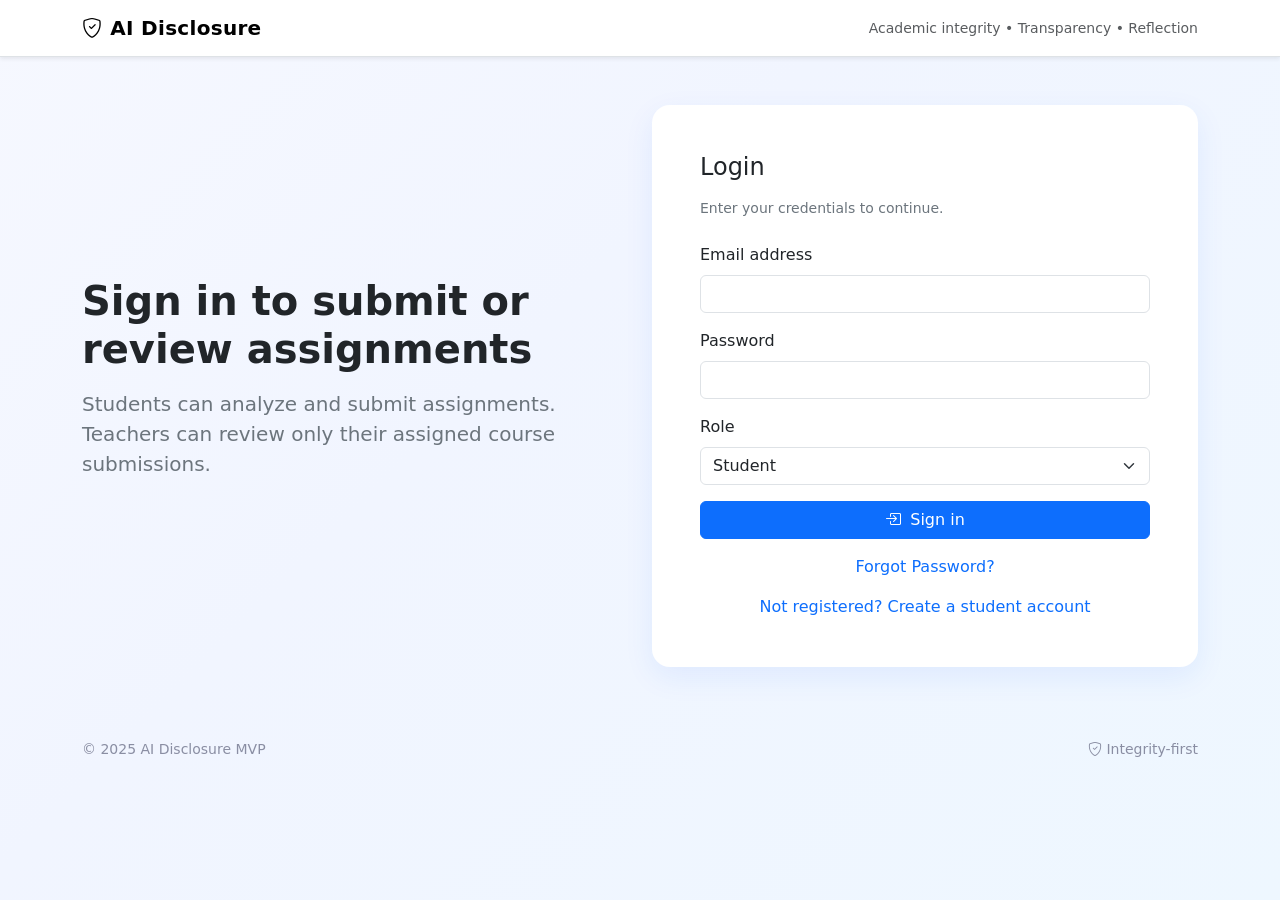
==== backend/frontend-main/index.html @ 957954ac "edit all" ====
<!DOCTYPE html>
<html lang="en" data-bs-theme="light">
<head>
  <meta charset="UTF-8" />
  <meta name="viewport" content="width=device-width, initial-scale=1" />
  <title>AI Disclosure • Login</title>

  <link href="https://cdn.jsdelivr.net/npm/bootstrap@5.3.3/dist/css/bootstrap.min.css" rel="stylesheet" />
  <link href="https://cdn.jsdelivr.net/npm/bootstrap-icons@1.11.3/font/bootstrap-icons.css" rel="stylesheet" />

  <style>
    body {
      background: linear-gradient(135deg,#f6f8ff 0%,#f1f5ff 40%,#eef7ff 100%);
      min-height: 100vh;
    }
    .brand { letter-spacing:.3px; }
    .card-hero {
      border: 0;
      box-shadow: 0 10px 30px rgba(28, 87, 255, .08);
      border-radius: 18px;
    }
    footer { color:#8a8ea3; }
  </style>
</head>
<body>
  <nav class="navbar navbar-expand-lg bg-white border-bottom sticky-top shadow-sm">
    <div class="container">
      <a class="navbar-brand fw-semibold brand" href="#">
        <i class="bi bi-shield-check me-2"></i>AI Disclosure
      </a>
      <div class="ms-auto d-none d-lg-block small text-muted">
        Academic integrity • Transparency • Reflection
      </div>
    </div>
  </nav>

  <header class="container py-5">
    <div class="row align-items-center g-4">
      <div class="col-lg-6">
        <h1 class="display-6 fw-semibold mb-3">Sign in to submit or review assignments</h1>
        <p class="lead text-secondary">
          Students can analyze and submit assignments. Teachers can review only their assigned course submissions.
        </p>
      </div>

      <div class="col-lg-6">
        <div class="card card-hero">
          <div class="card-body p-4 p-lg-5">
            <h2 class="h4 mb-3">Login</h2>
            <p class="text-secondary small mb-4">Enter your credentials to continue.</p>

            <div id="loginAlert" class="alert alert-danger d-none" role="alert"></div>

            <form id="loginForm" class="needs-validation" novalidate>
              <div class="mb-3">
                <label for="loginEmail" class="form-label">Email address</label>
                <input type="email" id="loginEmail" class="form-control" autocomplete="email" required>
                <div class="invalid-feedback">Valid email required</div>
              </div>

              <div class="mb-3">
                <label for="loginPassword" class="form-label">Password</label>
                <input type="password" id="loginPassword" class="form-control" minlength="6" autocomplete="current-password" required>
                <div class="invalid-feedback">Password must be at least 6 characters</div>
              </div>

              <div class="mb-3">
                <label for="loginRole" class="form-label">Role</label>
                <select id="loginRole" class="form-select" required>
                  <option value="student" selected>Student</option>
                  <option value="teacher">Teacher</option>
                </select>
              </div>

              <button id="loginBtn" class="btn btn-primary w-100" type="submit">
                <i class="bi bi-box-arrow-in-right me-1"></i> Sign in
              </button>
              <div class="text-center mt-3">
                <a href="https://ai-admin-uka5.onrender.com/reset-password.html" class="text-decoration-none">
                  Forgot Password?
                </a>
              </div>

              <div class="text-center mt-3">
                <a href="register.html" class="text-decoration-none">Not registered? Create a student account</a>
              </div>
            </form>
          </div>
        </div>
      </div>
    </div>
  </header>

  <footer class="container py-4 small">
    <div class="d-flex justify-content-between align-items-center">
      <span>© 2025 AI Disclosure MVP</span>
      <span><i class="bi bi-shield-check me-1"></i>Integrity-first</span>
    </div>
  </footer>

  <script src="https://cdn.jsdelivr.net/npm/bootstrap@5.3.3/dist/js/bootstrap.bundle.min.js"></script>
  <script src="js/login.js"></script>
</body>
</html>
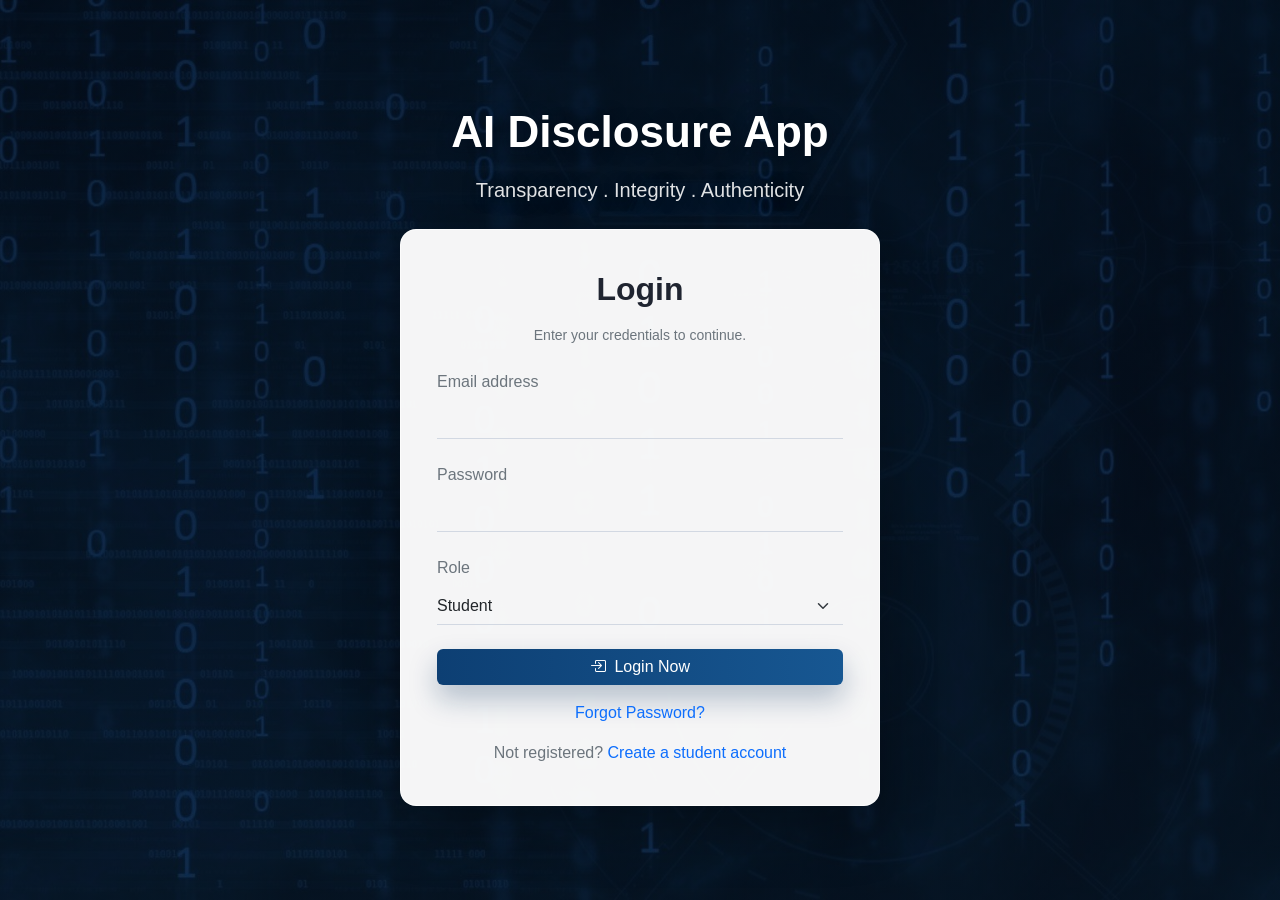
==== commit 72fadfe9: "update index.html" ====
--- a/backend/frontend-main/index.html
+++ b/backend/frontend-main/index.html
@@ -1,104 +1,182 @@
-<!DOCTYPE html>
+﻿<!DOCTYPE html>
 <html lang="en" data-bs-theme="light">
 <head>
   <meta charset="UTF-8" />
   <meta name="viewport" content="width=device-width, initial-scale=1" />
-  <title>AI Disclosure • Login</title>
+  <title>AI Disclosure - Login</title>
 
   <link href="https://cdn.jsdelivr.net/npm/bootstrap@5.3.3/dist/css/bootstrap.min.css" rel="stylesheet" />
   <link href="https://cdn.jsdelivr.net/npm/bootstrap-icons@1.11.3/font/bootstrap-icons.css" rel="stylesheet" />
 
   <style>
+    html, body {
+      height: 100%;
+    }
+
     body {
-      background: linear-gradient(135deg,#f6f8ff 0%,#f1f5ff 40%,#eef7ff 100%);
+      margin: 0;
+      background:
+        linear-gradient(rgba(3, 10, 22, 0.72), rgba(6, 18, 34, 0.72)),
+        linear-gradient(rgba(8, 37, 74, 0.34), rgba(5, 15, 33, 0.26)),
+        url("assets/login-background.jpg");
+      background-size: cover;
+      background-position: center;
+      background-attachment: fixed;
+      background-repeat: no-repeat;
       min-height: 100vh;
+      display: flex;
+      flex-direction: column;
+      font-family: "Segoe UI", Tahoma, Geneva, Verdana, sans-serif;
+      overflow-x: hidden;
+      overflow-y: auto;
     }
-    .brand { letter-spacing:.3px; }
+
     .card-hero {
+      border: 1px solid rgba(255,255,255,0.75);
+      background: rgba(255,255,255,0.96);
+      box-shadow: 0 24px 55px rgba(0, 0, 0, 0.28);
+      border-radius: 16px;
+    }
+
+    .login-shell {
+      flex: 1;
+      display: flex;
+      align-items: center;
+      justify-content: center;
+      padding: 2rem 1rem 1.25rem;
+    }
+
+    .login-card-wrap {
+      width: 100%;
+      max-width: 480px;
+    }
+
+    .login-intro {
+      text-shadow: 0 2px 16px rgba(4, 13, 28, 0.5);
+    }
+
+    .login-intro h1 {
+      font-size: clamp(2rem, 4vw, 2.75rem);
+      color: #ffffff;
+    }
+
+    .login-intro p {
+      max-width: 48ch;
+      margin-inline: auto;
+      color: rgba(255,255,255,0.88) !important;
+    }
+
+    .card-hero .card-body {
+      padding: 2.5rem 2.25rem !important;
+    }
+
+    .login-title {
+      font-size: 2rem;
+      font-weight: 700;
+      color: #1f2430;
+    }
+
+    .form-control,
+    .form-select {
       border: 0;
-      box-shadow: 0 10px 30px rgba(28, 87, 255, .08);
-      border-radius: 18px;
+      border-bottom: 1px solid #d2d8e2;
+      border-radius: 0;
+      padding-left: 0;
+      padding-right: 0;
+      background-color: transparent;
+      box-shadow: none;
     }
-    footer { color:#8a8ea3; }
+
+    .form-control:focus,
+    .form-select:focus {
+      border-color: #7a45f6;
+      box-shadow: none;
+    }
+
+    .login-submit {
+      border: 0;
+      border-radius: 6px;
+      background: linear-gradient(90deg, #0d3f73, #175792);
+      box-shadow: 0 14px 28px rgba(10, 49, 92, 0.28);
+    }
+
+    .login-submit:hover {
+      background: linear-gradient(90deg, #0a345d, #124a7e);
+    }
+
+    @media (max-width: 767.98px) {
+      .login-shell {
+        padding-top: 2.5rem;
+      }
+    }
+
+    @media (max-width: 575.98px) {
+      .card-hero .card-body {
+        padding: 1.5rem !important;
+      }
+    }
   </style>
 </head>
 <body>
-  <nav class="navbar navbar-expand-lg bg-white border-bottom sticky-top shadow-sm">
-    <div class="container">
-      <a class="navbar-brand fw-semibold brand" href="#">
-        <i class="bi bi-shield-check me-2"></i>AI Disclosure
-      </a>
-      <div class="ms-auto d-none d-lg-block small text-muted">
-        Academic integrity • Transparency • Reflection
-      </div>
-    </div>
-  </nav>
-
-  <header class="container py-5">
-    <div class="row align-items-center g-4">
-      <div class="col-lg-6">
-        <h1 class="display-6 fw-semibold mb-3">Sign in to submit or review assignments</h1>
-        <p class="lead text-secondary">
-          Students can analyze and submit assignments. Teachers can review only their assigned course submissions.
+  <main class="login-shell">
+    <div class="login-card-wrap">
+      <div class="login-intro text-center mb-4">
+        <h1 class="display-6 fw-semibold mb-3">AI Disclosure App</h1>
+        <p class="lead mb-0">
+          Transparency . Integrity . Authenticity
         </p>
       </div>
 
-      <div class="col-lg-6">
-        <div class="card card-hero">
-          <div class="card-body p-4 p-lg-5">
-            <h2 class="h4 mb-3">Login</h2>
-            <p class="text-secondary small mb-4">Enter your credentials to continue.</p>
+      <div class="card card-hero">
+        <div class="card-body">
+          <h2 class="login-title mb-3 text-center">Login</h2>
+          <p class="text-secondary small mb-4 text-center">Enter your credentials to continue.</p>
 
-            <div id="loginAlert" class="alert alert-danger d-none" role="alert"></div>
+          <div id="loginAlert" class="alert alert-danger d-none" role="alert"></div>
 
-            <form id="loginForm" class="needs-validation" novalidate>
-              <div class="mb-3">
-                <label for="loginEmail" class="form-label">Email address</label>
-                <input type="email" id="loginEmail" class="form-control" autocomplete="email" required>
-                <div class="invalid-feedback">Valid email required</div>
-              </div>
+          <form id="loginForm" class="needs-validation" novalidate>
+            <div class="mb-4">
+              <label for="loginEmail" class="form-label text-secondary">Email address</label>
+              <input type="email" id="loginEmail" class="form-control" autocomplete="email" required>
+              <div class="invalid-feedback">Valid email required</div>
+            </div>
 
-              <div class="mb-3">
-                <label for="loginPassword" class="form-label">Password</label>
-                <input type="password" id="loginPassword" class="form-control" minlength="6" autocomplete="current-password" required>
-                <div class="invalid-feedback">Password must be at least 6 characters</div>
-              </div>
+            <div class="mb-4">
+              <label for="loginPassword" class="form-label text-secondary">Password</label>
+              <input type="password" id="loginPassword" class="form-control" minlength="6" autocomplete="current-password" required>
+              <div class="invalid-feedback">Password must be at least 6 characters</div>
+            </div>
 
-              <div class="mb-3">
-                <label for="loginRole" class="form-label">Role</label>
-                <select id="loginRole" class="form-select" required>
-                  <option value="student" selected>Student</option>
-                  <option value="teacher">Teacher</option>
-                </select>
-              </div>
+            <div class="mb-4">
+              <label for="loginRole" class="form-label text-secondary">Role</label>
+              <select id="loginRole" class="form-select" required>
+                <option value="student" selected>Student</option>
+                <option value="teacher">Teacher</option>
+              </select>
+            </div>
 
-              <button id="loginBtn" class="btn btn-primary w-100" type="submit">
-                <i class="bi bi-box-arrow-in-right me-1"></i> Sign in
-              </button>
-              <div class="text-center mt-3">
-                <a href="https://ai-admin-uka5.onrender.com/reset-password.html" class="text-decoration-none">
-                  Forgot Password?
-                </a>
-              </div>
+            <button id="loginBtn" class="btn login-submit text-white w-100" type="submit">
+              <i class="bi bi-box-arrow-in-right me-1"></i> Login Now
+            </button>
 
-              <div class="text-center mt-3">
-                <a href="register.html" class="text-decoration-none">Not registered? Create a student account</a>
-              </div>
-            </form>
-          </div>
+            <div class="text-center mt-3">
+              <a href="https://ai-admin-uka5.onrender.com/reset-password.html" class="text-decoration-none">
+                Forgot Password?
+              </a>
+            </div>
+
+            <div class="text-center mt-3">
+              <span class="text-secondary">Not registered?</span>
+              <a href="register.html" class="text-decoration-none"> Create a student account</a>
+            </div>
+          </form>
         </div>
       </div>
     </div>
-  </header>
-
-  <footer class="container py-4 small">
-    <div class="d-flex justify-content-between align-items-center">
-      <span>© 2025 AI Disclosure MVP</span>
-      <span><i class="bi bi-shield-check me-1"></i>Integrity-first</span>
-    </div>
-  </footer>
+  </main>
 
   <script src="https://cdn.jsdelivr.net/npm/bootstrap@5.3.3/dist/js/bootstrap.bundle.min.js"></script>
-  <script src="js/login.js"></script>
+  <link rel="stylesheet" href="/static/css/style.css">
+  <script src="/static/js/login.js"></script>
 </body>
-</html>+</html>
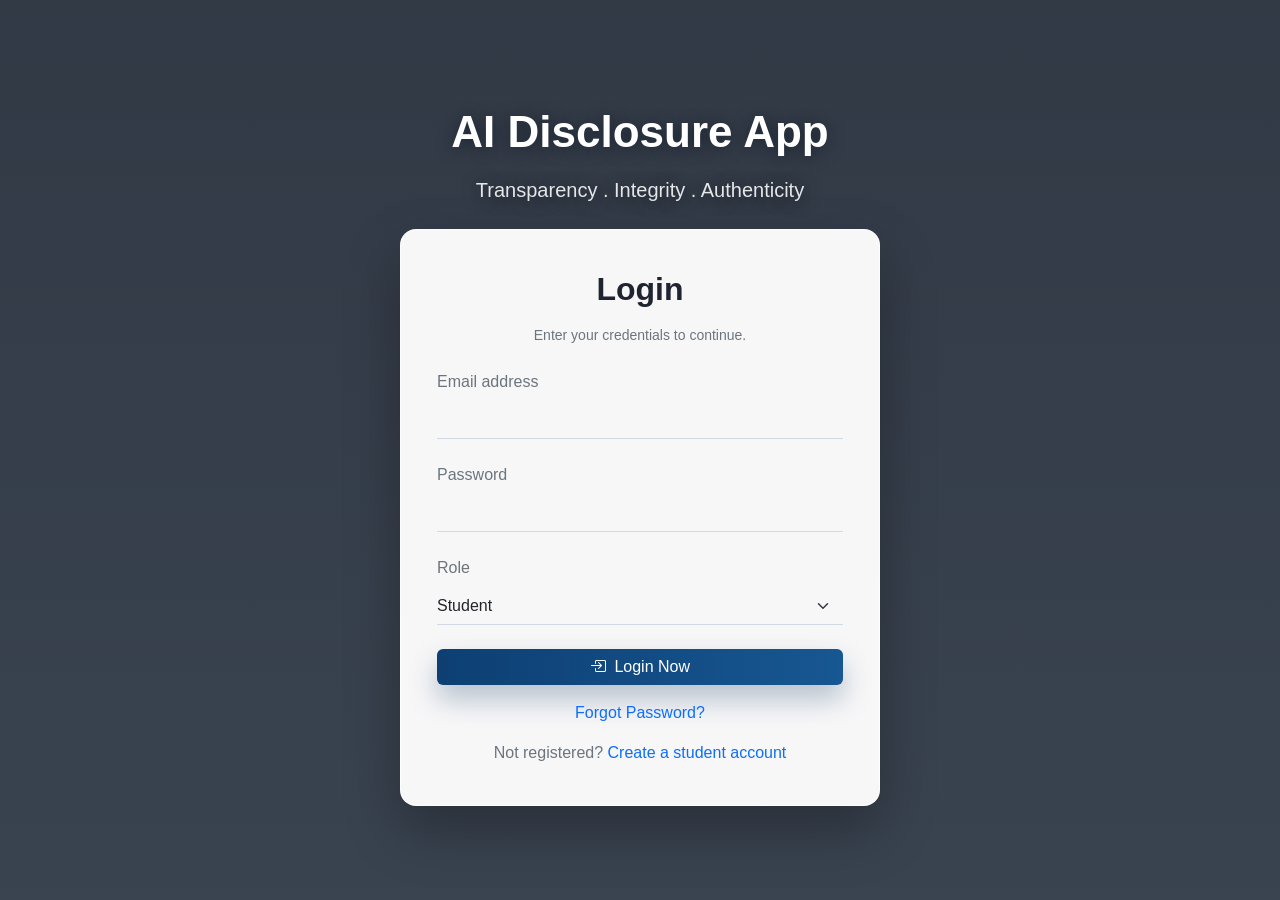
==== commit 429bd4f6: "Update index.html" ====
--- a/backend/frontend-main/index.html
+++ b/backend/frontend-main/index.html
@@ -18,7 +18,7 @@
       background:
         linear-gradient(rgba(3, 10, 22, 0.72), rgba(6, 18, 34, 0.72)),
         linear-gradient(rgba(8, 37, 74, 0.34), rgba(5, 15, 33, 0.26)),
-        url("assets/login-background.jpg");
+        url("/frontend/assets/login-background.jpg");
       background-size: cover;
       background-position: center;
       background-attachment: fixed;
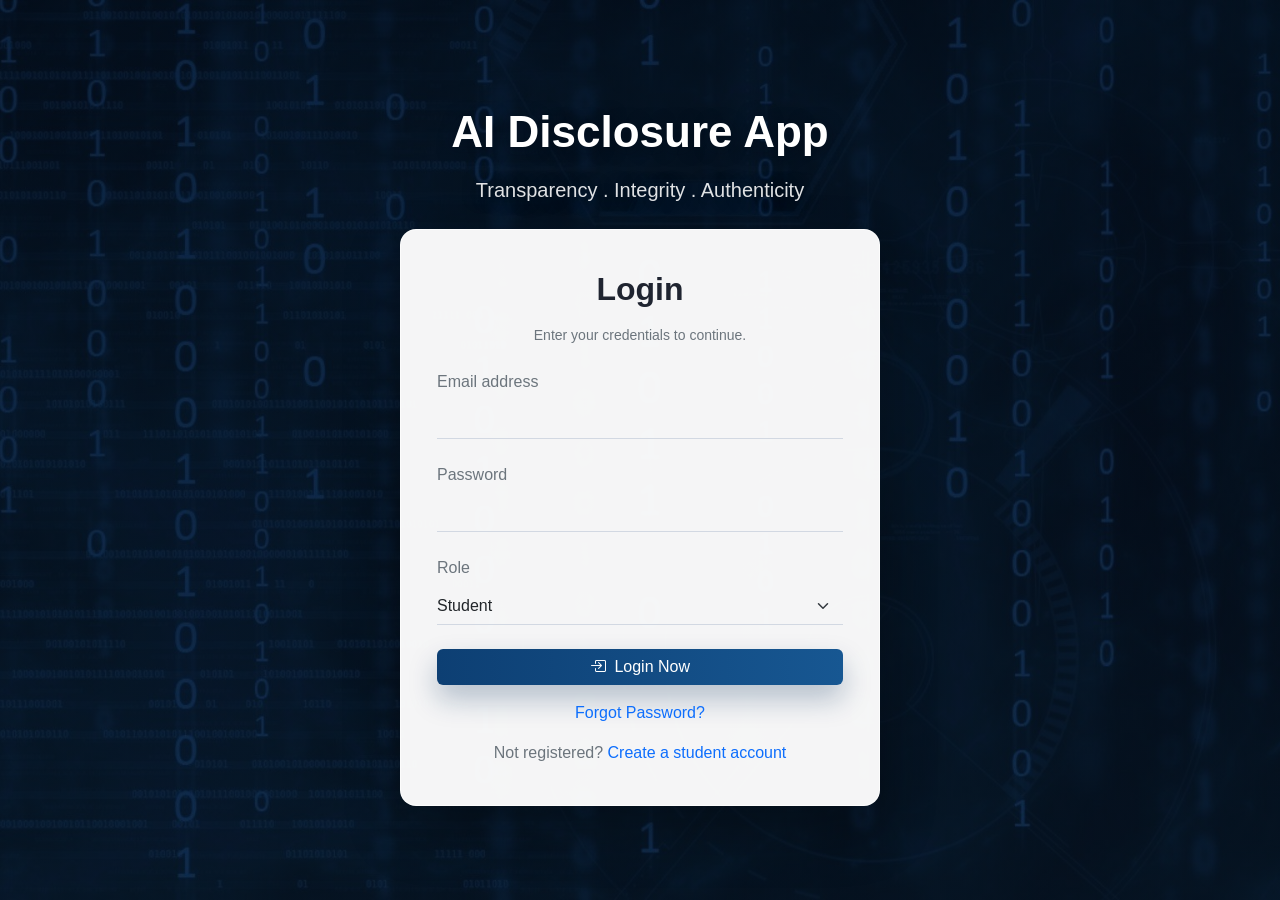
==== commit cd3f92fb: "Update index.html" ====
--- a/backend/frontend-main/index.html
+++ b/backend/frontend-main/index.html
@@ -18,7 +18,7 @@
       background:
         linear-gradient(rgba(3, 10, 22, 0.72), rgba(6, 18, 34, 0.72)),
         linear-gradient(rgba(8, 37, 74, 0.34), rgba(5, 15, 33, 0.26)),
-        url("/frontend/assets/login-background.jpg");
+        url("/backend/frontend-main/assets/login-background.jpg");
       background-size: cover;
       background-position: center;
       background-attachment: fixed;
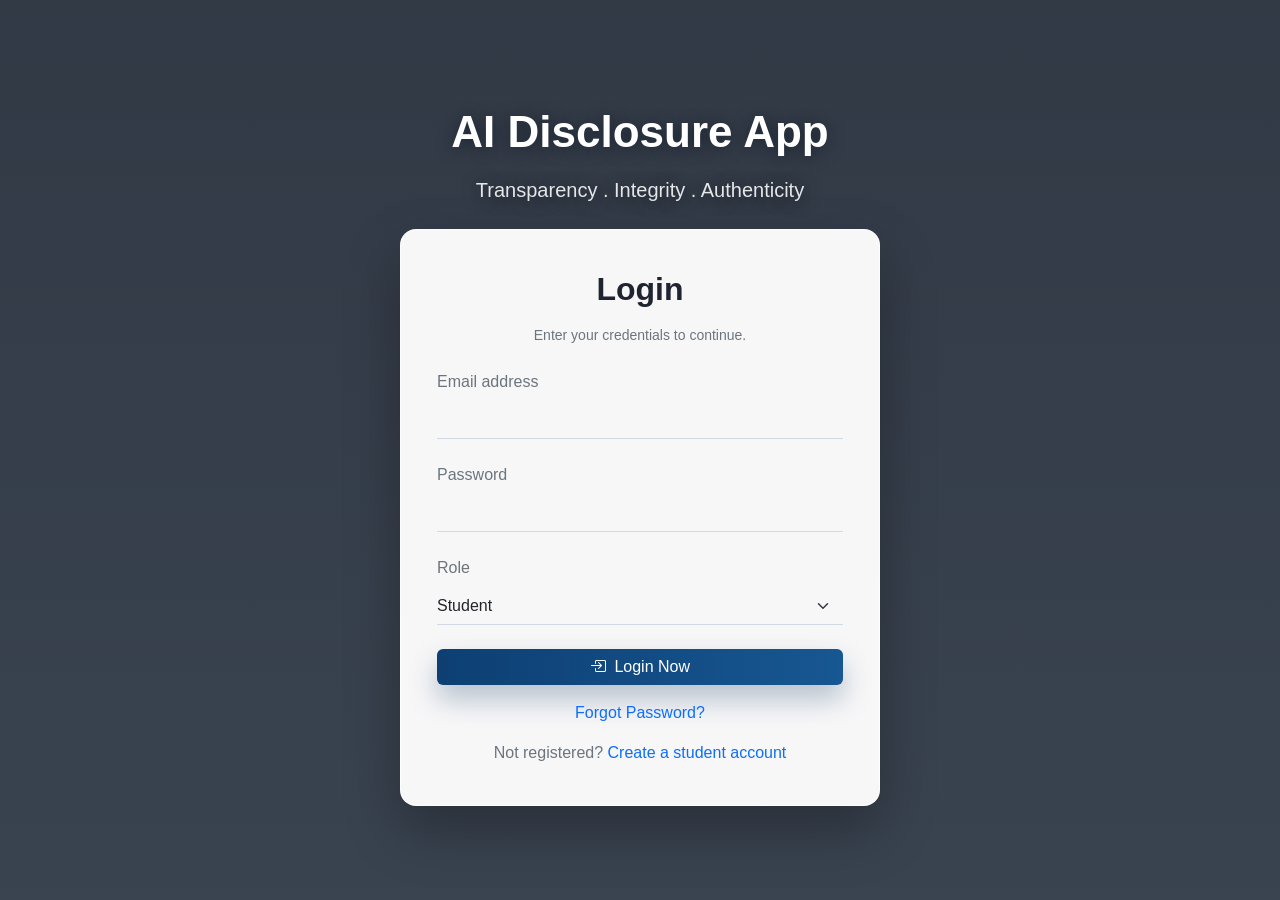
==== commit 1316fa45: "Update index.html" ====
--- a/backend/frontend-main/index.html
+++ b/backend/frontend-main/index.html
@@ -18,7 +18,7 @@
       background:
         linear-gradient(rgba(3, 10, 22, 0.72), rgba(6, 18, 34, 0.72)),
         linear-gradient(rgba(8, 37, 74, 0.34), rgba(5, 15, 33, 0.26)),
-        url("/backend/frontend-main/assets/login-background.jpg");
+        url("/static/frontend-main/assets/login-background.jpg");
       background-size: cover;
       background-position: center;
       background-attachment: fixed;
